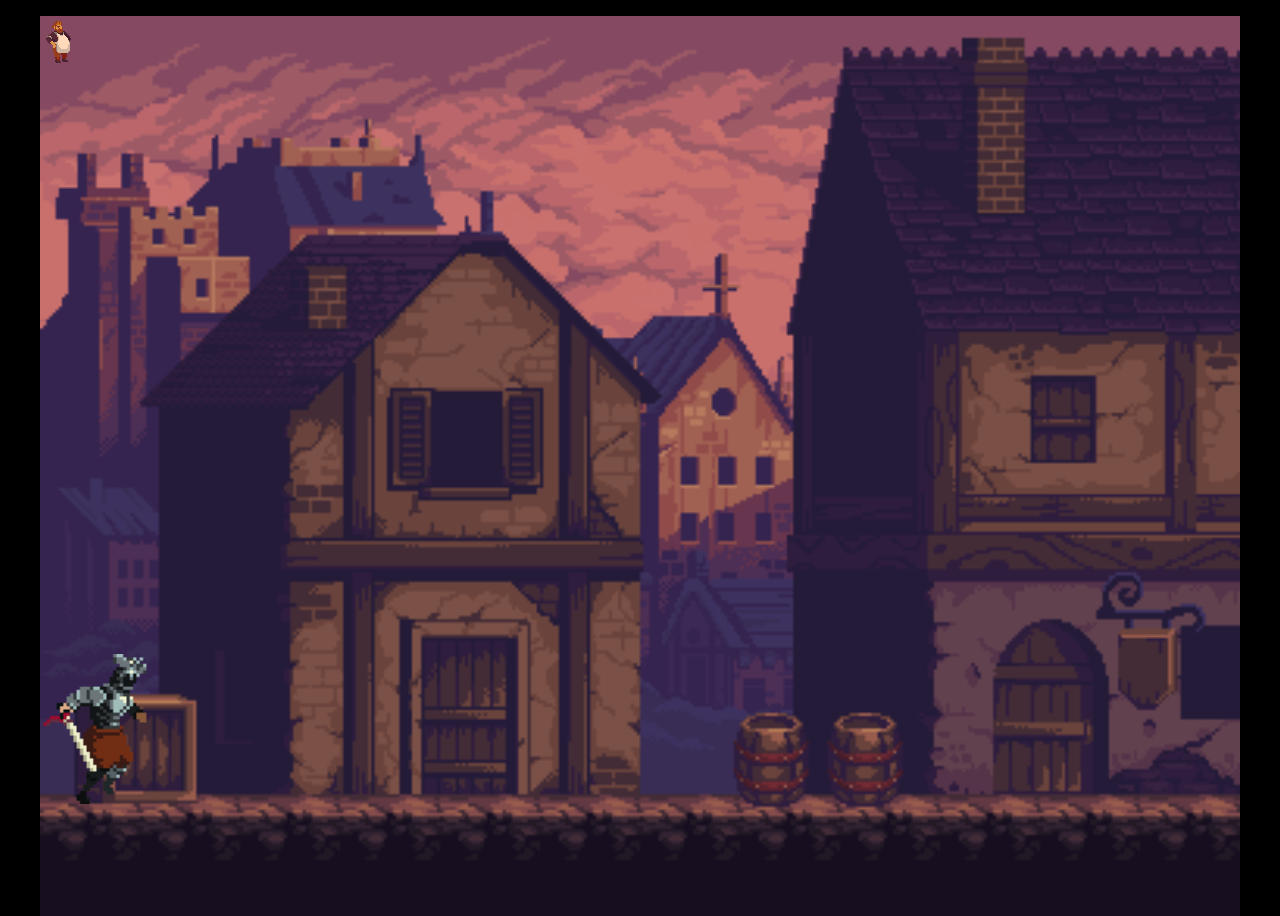
==== game.html @ b7d425a2 "troca os atuais mainsyle e game.html ai,eu attlzei" ====
<!DOCTYPE html>
<html lang="en">

<head>
    <meta charset="UTF-8">
    <meta http-equiv="X-UA-Compatible" content="IE=edge">
    <meta name="viewport" content="width=device-width, initial-scale=1.0">

    <link rel="stylesheet" href="style/mainStyle.css">
    <title>Document</title>
</head>

<body>

    <div id="mundo">
        <p></p>
        <img src="Asset/Correndinho.gif" alt="" id="player">
        <img src="Asset/bearded-idle.gif" class="npc">
        
    </div>
</body>
<script src="script/principal.js"></script>
<script src="script/falas.js"></script>

</html>
---- style/mainStyle.css ----
#player {
    position: absolute;
}

#mundo {
    background-image: url("../Asset/environment-preview.png");
    background-repeat: no-repeat;
    background-position: left;
    background-size: cover;
    position: relative;
    top: 0px;
}

html,
body {
    margin: 0;
    min-height: 100%;
}

body {
    background-color: black;
}
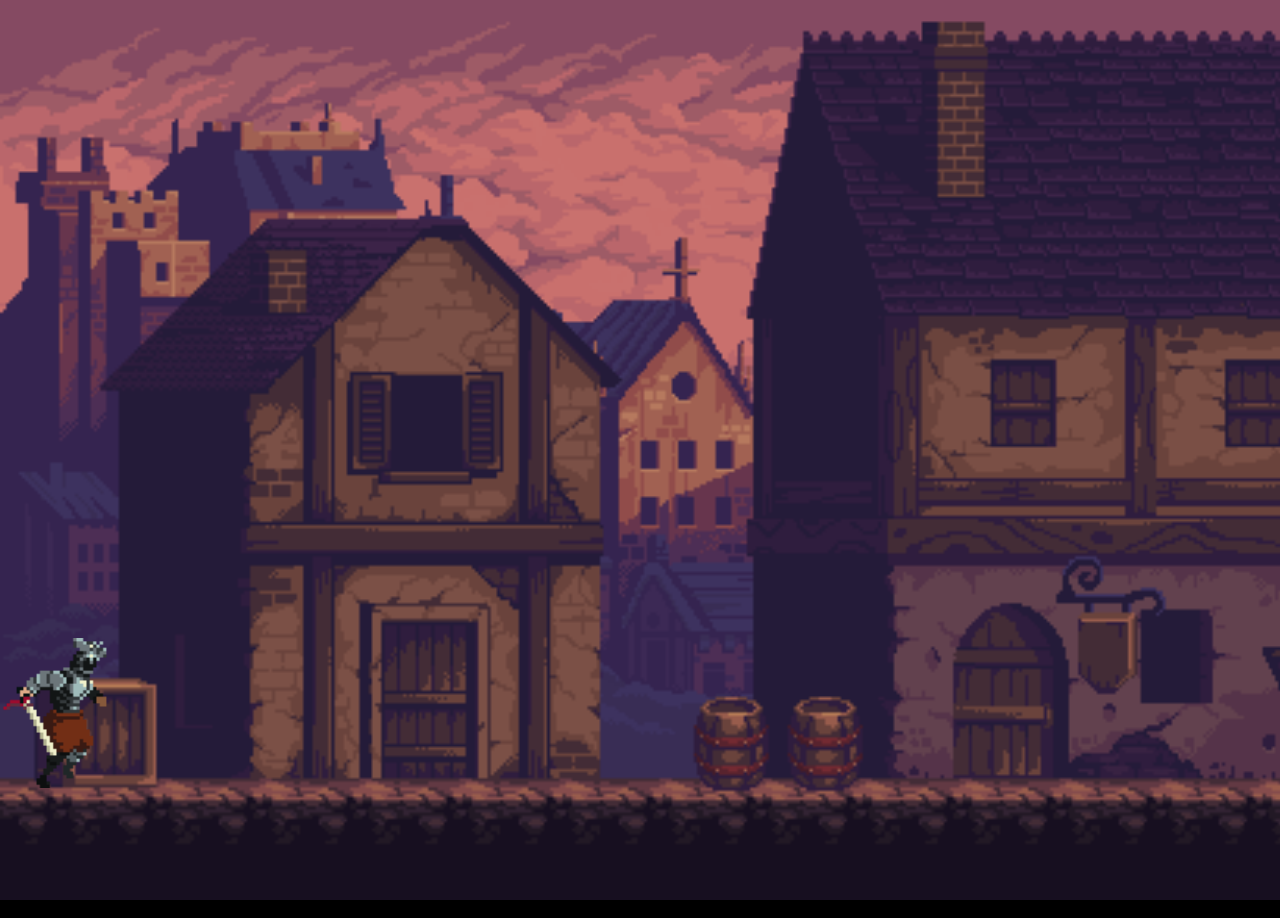
==== commit 3d43fbb2: "limpezinha de código" ====
--- a/game.html
+++ b/game.html
@@ -11,15 +11,17 @@
 </head>
 
 <body>
+    <p id="dialogues"></p>
 
     <div id="mundo">
-        <p></p>
+
         <img src="Asset/Correndinho.gif" alt="" id="player">
-        <img src="Asset/bearded-idle.gif" class="npc">
-        
+
+        <img src="Asset/bearded-idle.gif" class="npc" id="npcTeste">
+
+
     </div>
 </body>
-<script src="script/principal.js"></script>
-<script src="script/falas.js"></script>
+<script src="script/principal.js"></script>S
 
 </html>--- a/style/mainStyle.css
+++ b/style/mainStyle.css
@@ -11,12 +11,39 @@
     top: 0px;
 }
 
+#sideScroller {
+    position: relative;
+}
+
 html,
 body {
     margin: 0;
     min-height: 100%;
+    overflow: hidden;
 }
 
 body {
     background-color: black;
+}
+
+.npc {
+    position: absolute;
+    height: 20%;
+    left: 1500px;
+    bottom: 300.5px;
+}
+
+#dialogues {
+    margin-block-start: 0px;
+    margin-block-end: 0px;
+    position: absolute;
+    text-align: center;
+    margin: 1% 3% 0% 3%;
+    padding: 1em;
+    font-size: 26px;
+    color: rgb(255, 187, 0);
+    background-image: linear-gradient(rgb(35, 0, 82), black);
+    border-radius: 5%;
+    opacity: 70%;
+    z-index: 5;
 }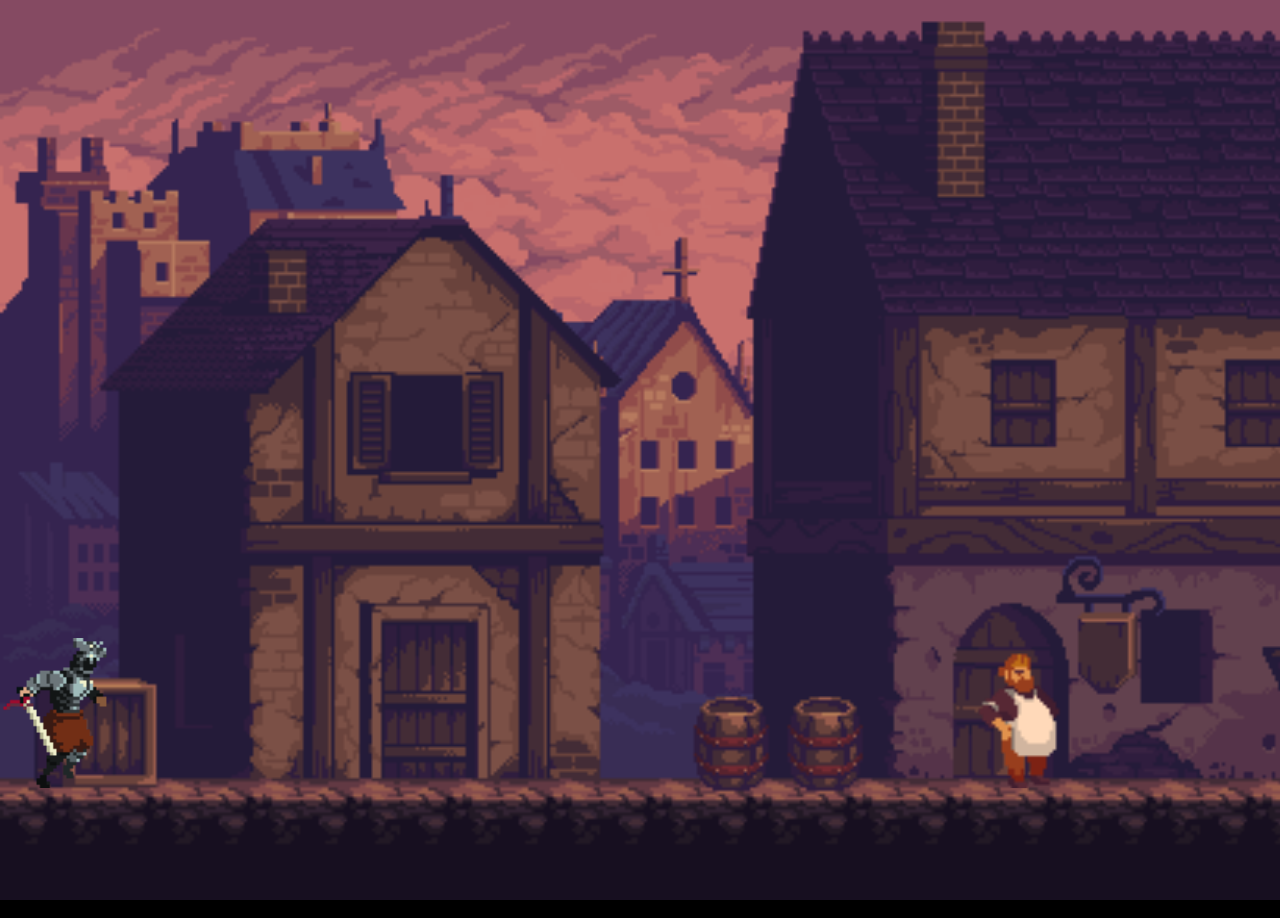
==== commit 0a3e7ef3: "bugfix + npc changes" ====
--- a/game.html
+++ b/game.html
@@ -17,7 +17,7 @@
 
         <img src="Asset/Correndinho.gif" alt="" id="player">
 
-        <img src="Asset/bearded-idle.gif" class="npc" id="npcTeste">
+        <img src="Asset/bearded-idle.gif" class="npc" id="npcDeTeste">
 
 
     </div>
--- a/style/mainStyle.css
+++ b/style/mainStyle.css
@@ -29,7 +29,6 @@
 .npc {
     position: absolute;
     height: 20%;
-    left: 1500px;
     bottom: 300.5px;
 }
 
@@ -46,4 +45,8 @@
     border-radius: 5%;
     opacity: 70%;
     z-index: 5;
+}
+
+#npcDeTeste {
+    left: 20%;
 }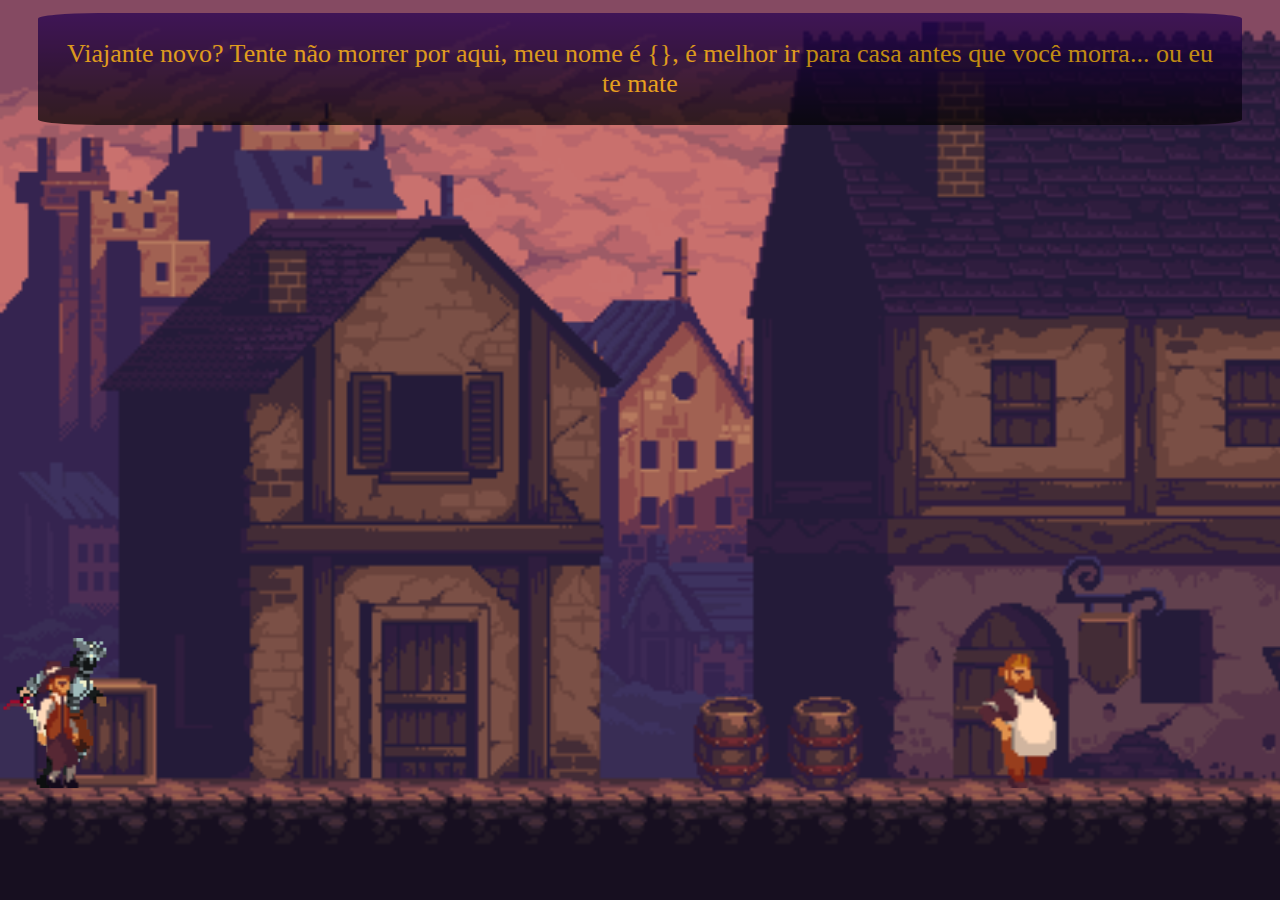
==== commit e252ea6e: "Update game.html" ====
--- a/game.html
+++ b/game.html
@@ -18,10 +18,11 @@
         <img src="Asset/Correndinho.gif" alt="" id="player">
 
         <img src="Asset/bearded-idle.gif" class="npc" id="npcDeTeste">
+        <img src="Asset/hat-man-idle.gif" class="npc" id="npcDeTeste2">
 
 
     </div>
 </body>
-<script src="script/principal.js"></script>S
+<script src="script/principal.js"></script>
 
-</html>+</html>
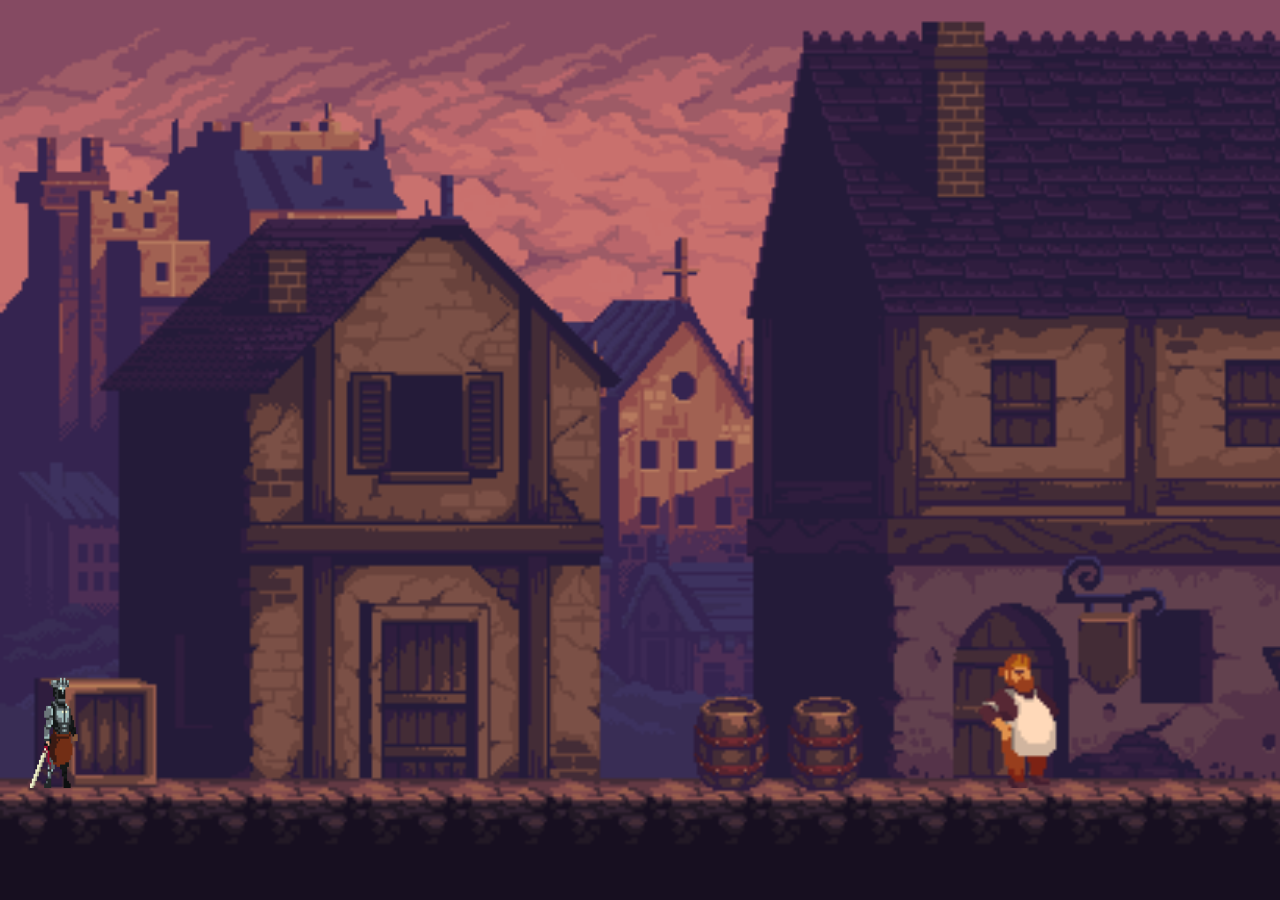
==== commit 1681a81c: "Add files via upload" ====
--- a/game.html
+++ b/game.html
@@ -15,7 +15,7 @@
 
     <div id="mundo">
 
-        <img src="Asset/Correndinho.gif" alt="" id="player">
+        <img src="Asset/empe.gif" alt="" id="player">
 
         <img src="Asset/bearded-idle.gif" class="npc" id="npcDeTeste">
         <img src="Asset/hat-man-idle.gif" class="npc" id="npcDeTeste2">
@@ -25,4 +25,4 @@
 </body>
 <script src="script/principal.js"></script>
 
-</html>
+</html>--- a/style/mainStyle.css
+++ b/style/mainStyle.css
@@ -49,4 +49,7 @@
 
 #npcDeTeste {
     left: 20%;
-}+}
+#npcDeTeste2 {
+    left: 40%;
+}
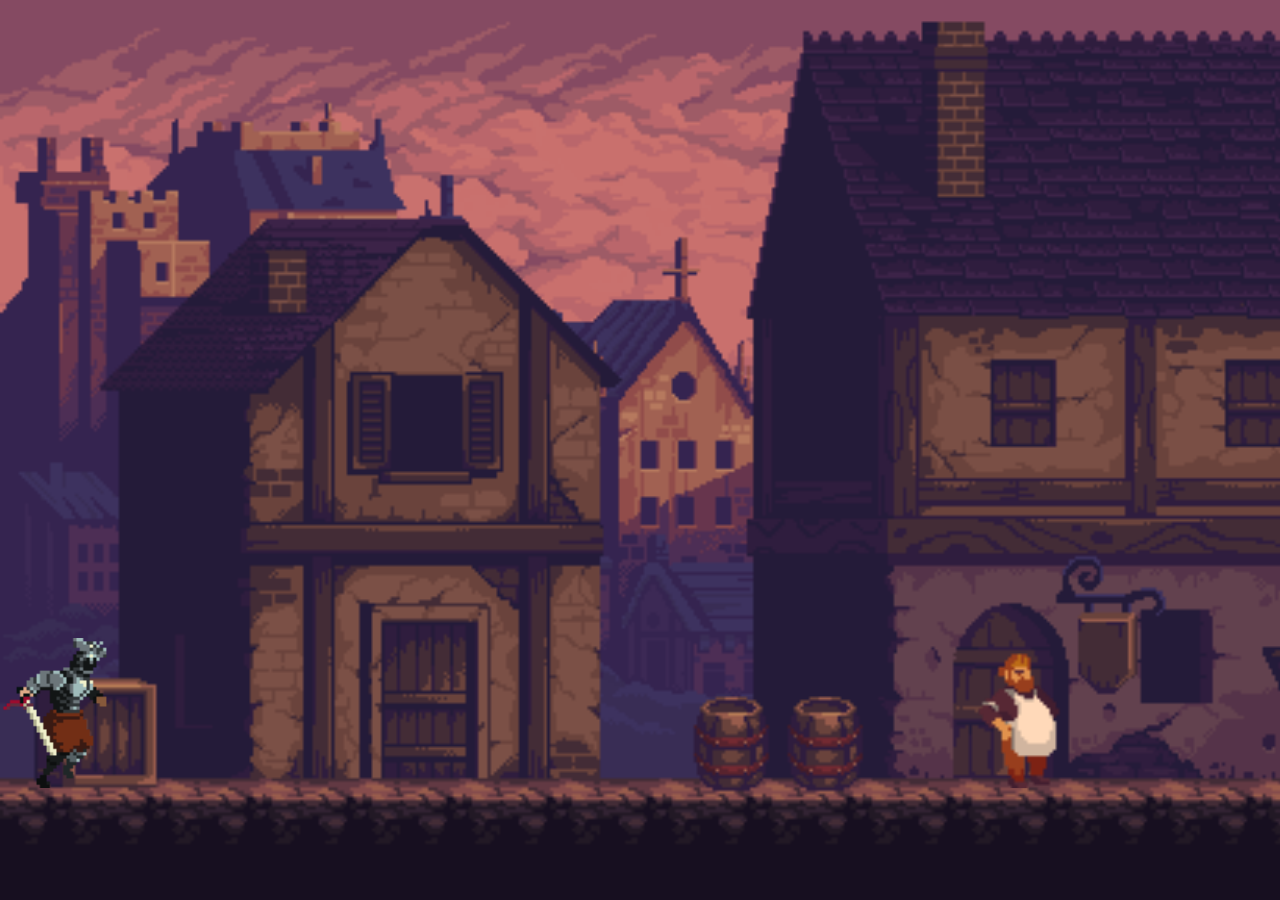
==== commit 8448407c: "Update game.html" ====
--- a/game.html
+++ b/game.html
@@ -15,14 +15,18 @@
 
     <div id="mundo">
 
-        <img src="Asset/empe.gif" alt="" id="player">
+        <img src="Asset/Correndinho.gif" alt="" id="player">
 
         <img src="Asset/bearded-idle.gif" class="npc" id="npcDeTeste">
         <img src="Asset/hat-man-idle.gif" class="npc" id="npcDeTeste2">
+        <img src="Asset/padreasset.png" class="npc" id="npcDeTeste3">
+        <img src="Asset/woman-idle.gif" class="npc" id="npcDeTeste4">
+        <img src="Asset/bearded-idle.gif" class="npc" id="npcDeTeste5">
+
 
 
     </div>
 </body>
 <script src="script/principal.js"></script>
 
-</html>+</html>
--- a/style/mainStyle.css
+++ b/style/mainStyle.css
@@ -1,5 +1,6 @@
 #player {
     position: absolute;
+    z-index: 10;
 }
 
 #mundo {
@@ -39,7 +40,7 @@
     text-align: center;
     margin: 1% 3% 0% 3%;
     padding: 1em;
-    font-size: 26px;
+    font-size: 25px;
     color: rgb(255, 187, 0);
     background-image: linear-gradient(rgb(35, 0, 82), black);
     border-radius: 5%;
@@ -50,6 +51,19 @@
 #npcDeTeste {
     left: 20%;
 }
+
 #npcDeTeste2 {
     left: 40%;
 }
+#npcDeTeste3 {
+    left: 60%;
+    
+}
+#npcDeTeste4 {
+    left: 75%;
+    
+}
+#npcDeTeste5 {
+    left: 90%;
+    
+}
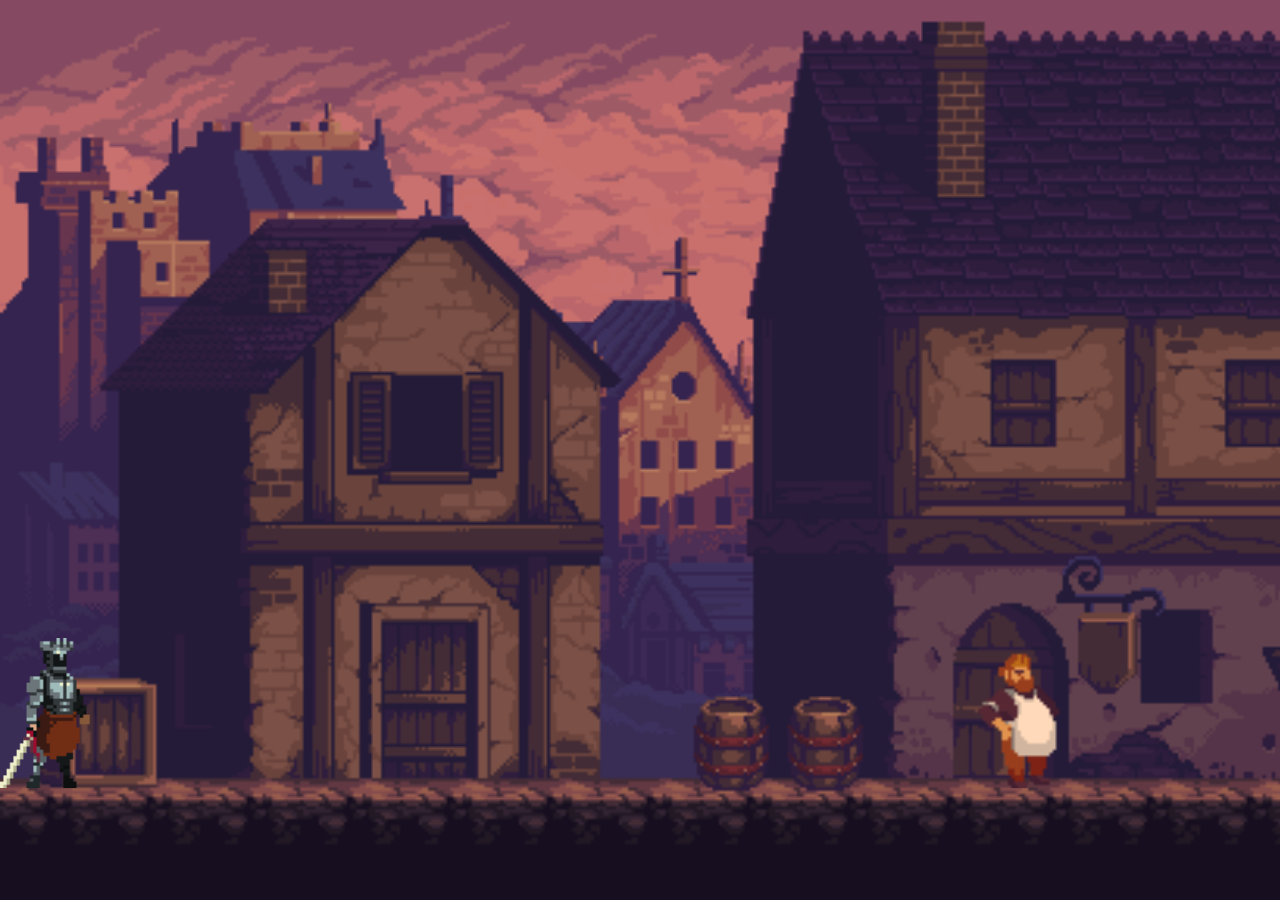
==== commit f71c201c: "Finalização :D" ====
--- a/game.html
+++ b/game.html
@@ -15,7 +15,7 @@
 
     <div id="mundo">
 
-        <img src="Asset/Correndinho.gif" alt="" id="player">
+        <img src="Asset/empe.gif" alt="" id="player">
 
         <img src="Asset/bearded-idle.gif" class="npc" id="npcDeTeste">
         <img src="Asset/hat-man-idle.gif" class="npc" id="npcDeTeste2">
@@ -24,9 +24,8 @@
         <img src="Asset/bearded-idle.gif" class="npc" id="npcDeTeste5">
 
 
-
     </div>
 </body>
 <script src="script/principal.js"></script>
 
-</html>
+</html>--- a/style/mainStyle.css
+++ b/style/mainStyle.css
@@ -55,15 +55,15 @@
 #npcDeTeste2 {
     left: 40%;
 }
+
 #npcDeTeste3 {
     left: 60%;
-    
 }
+
 #npcDeTeste4 {
     left: 75%;
-    
 }
+
 #npcDeTeste5 {
     left: 90%;
-    
-}
+}